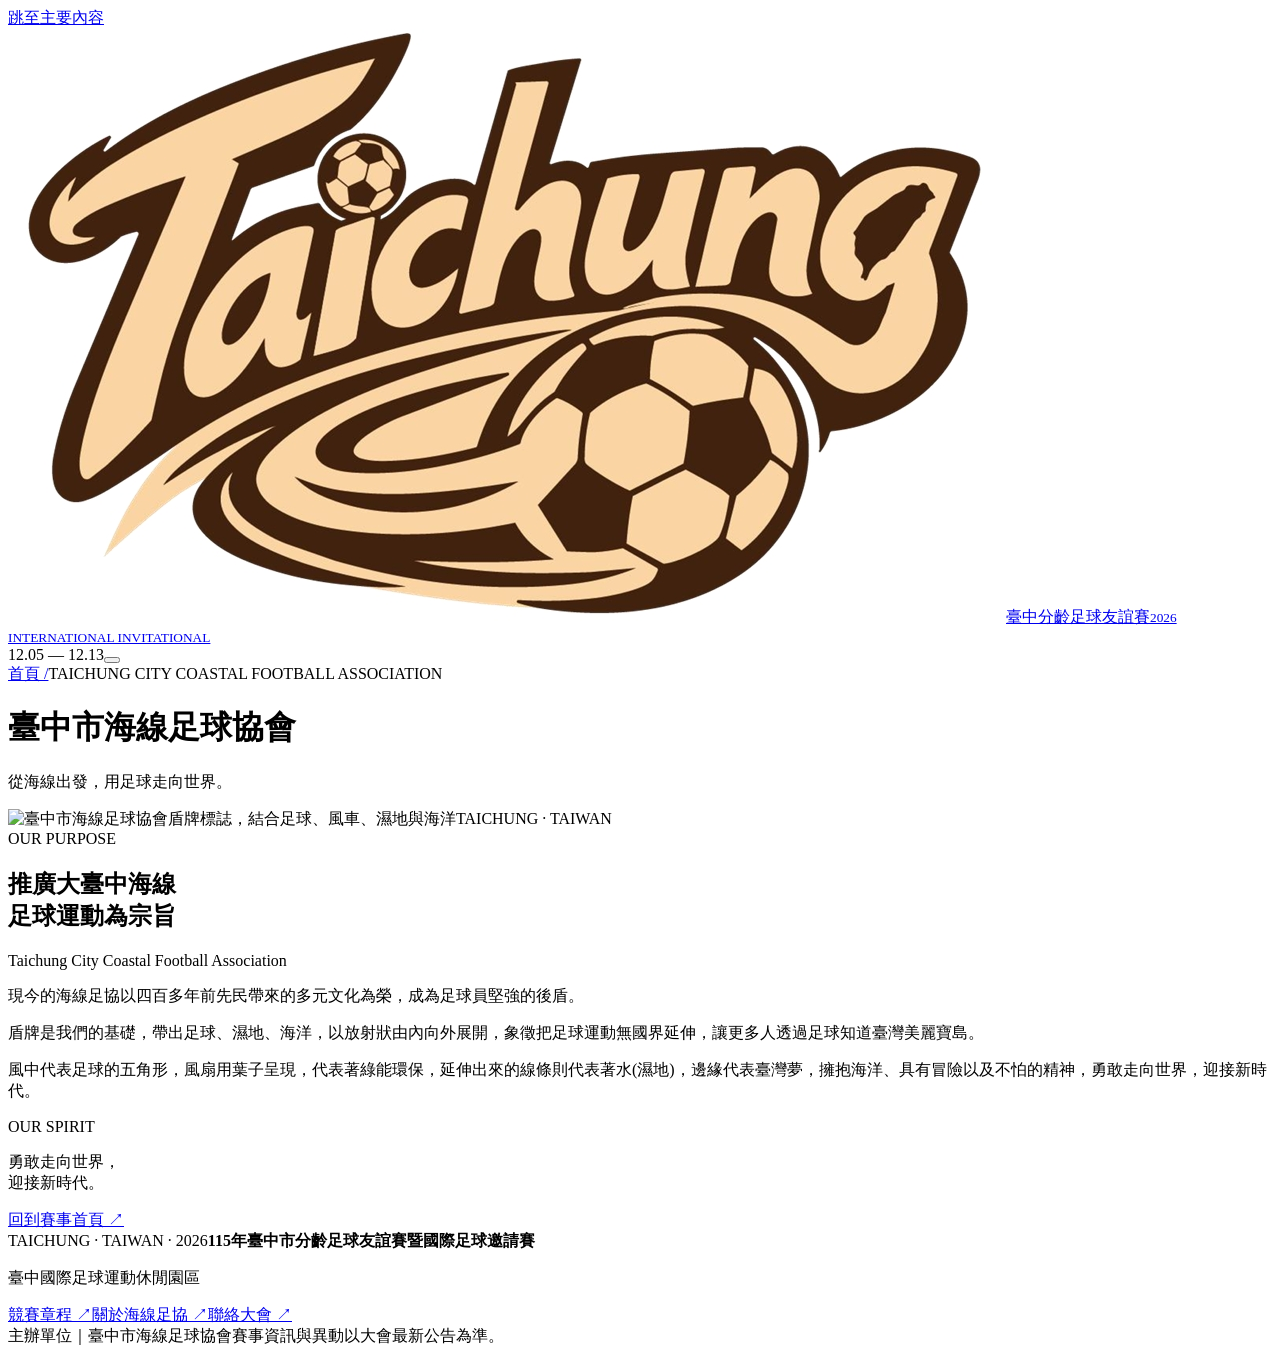
==== about.html @ ea43a055 "Add files via upload" ====
<!DOCTYPE html>
<html lang="zh-Hant"><head><meta charset="UTF-8"><meta name="viewport" content="width=device-width,initial-scale=1"><meta name="theme-color" content="#122d50"><meta name="description" content="臺中市海線足球協會介紹：推廣大臺中海線足球運動為宗旨，透過足球讓更多人認識臺灣。"><meta property="og:title" content="海線足球協會｜115年臺中市分齡足球友誼賽暨國際足球邀請賽"><meta property="og:description" content="2026年12月5–6日、12月12–13日，在臺中國際足球運動休閒園區相聚。"><meta property="og:image" content="主視覺.png"><title>海線足球協會｜115年臺中市分齡足球友誼賽暨國際足球邀請賽</title><link rel="icon" href="logo.jpg" type="image/jpeg"><link rel="stylesheet" href="style.css"><script src="app.js" defer></script></head><body><a class="skip-link" href="#main">跳至主要內容</a>
<header class="site-header"><div class="header-inner">
<a class="brand" href="index.html" aria-label="賽事首頁"><img src="logo.jpg" alt="Taichung 足球賽事 Logo" width="998" height="593"><span>臺中分齡足球友誼賽<small>2026 INTERNATIONAL INVITATIONAL</small></span></a>
<div class="header-right"><span class="header-date">12.05 — 12.13</span><button class="menu-toggle" type="button" aria-expanded="false" aria-controls="site-menu" aria-label="開啟導覽選單"><span></span><span></span><span></span></button></div>
</div><nav id="site-menu" class="site-menu" aria-label="主要導覽" hidden><div class="menu-inner">
<a href="index.html">首頁</a><a href="announcements.html">大會公告</a><a href="event-info.html">賽事資訊</a>
<details class="nav-schedule"><summary>賽程查詢</summary><div><a href="schedule.html?group=u6">U6</a><a href="schedule.html?group=u8">U8</a><a href="schedule.html?group=u10">U10</a><a href="schedule.html?group=u12">U12</a><a href="schedule.html?group=u15">U15</a><a href="schedule.html?group=adult">成人組</a></div></details>
<a href="regulations.html">競賽章程</a><a href="venue-map.html">活動會場</a><a href="partners.html">相關單位</a><a href="about.html">海線足球協會</a></div></nav></header><main id="main"><header class="page-heading"><div class="container"><a class="back-link" href="index.html">首頁 /</a><span class="eyebrow">TAICHUNG CITY COASTAL FOOTBALL ASSOCIATION</span><h1>臺中市海線足球協會</h1><p>從海線出發，用足球走向世界。</p></div></header><div class="container page-content"><section class="about-intro"><div class="about-emblem"><img src="assets/taichung-coastal-fa.png" alt="臺中市海線足球協會盾牌標誌，結合足球、風車、濕地與海洋" width="1080" height="680"><span>TAICHUNG · TAIWAN</span></div><div class="about-story"><span class="eyebrow">OUR PURPOSE</span><h2>推廣大臺中海線<br>足球運動為宗旨</h2><p class="english-name">Taichung City Coastal Football Association</p><p>現今的海線足協以四百多年前先民帶來的多元文化為榮，成為足球員堅強的後盾。</p><p>盾牌是我們的基礎，帶出足球、濕地、海洋，以放射狀由內向外展開，象徵把足球運動無國界延伸，讓更多人透過足球知道臺灣美麗寶島。</p><p>風中代表足球的五角形，風扇用葉子呈現，代表著綠能環保，延伸出來的線條則代表著水(濕地)，邊緣代表臺灣夢，擁抱海洋、具有冒險以及不怕的精神，勇敢走向世界，迎接新時代。</p></div></section><div class="about-quote"><span class="eyebrow">OUR SPIRIT</span><p>勇敢走向世界，<br>迎接新時代。</p><a class="button button-outline" href="index.html">回到賽事首頁 ↗</a></div></div></main><footer class="site-footer"><div class="container footer-inner"><div><span class="eyebrow">TAICHUNG · TAIWAN · 2026</span><strong>115年臺中市分齡足球友誼賽暨國際足球邀請賽</strong><p>臺中國際足球運動休閒園區</p></div><div class="footer-links"><a href="regulations.html">競賽章程 ↗</a><a href="about.html">關於海線足協 ↗</a><a href="mailto:taichungportcup@gmail.com">聯絡大會 ↗</a></div><div class="footer-bottom"><span>主辦單位｜臺中市海線足球協會</span><span>賽事資訊與異動以大會最新公告為準。</span></div></div></footer><noscript><div class="no-script">目前停用 JavaScript，倒數與篩選無法更新。<a href="event-info.html">賽事資訊</a> · <a href="schedule.html">賽程</a> · <a href="regulations.html">競賽章程</a> · <a href="venue-map.html">活動會場</a> · <a href="partners.html">相關單位</a> · <a href="about.html">協會介紹</a></div></noscript></body></html>
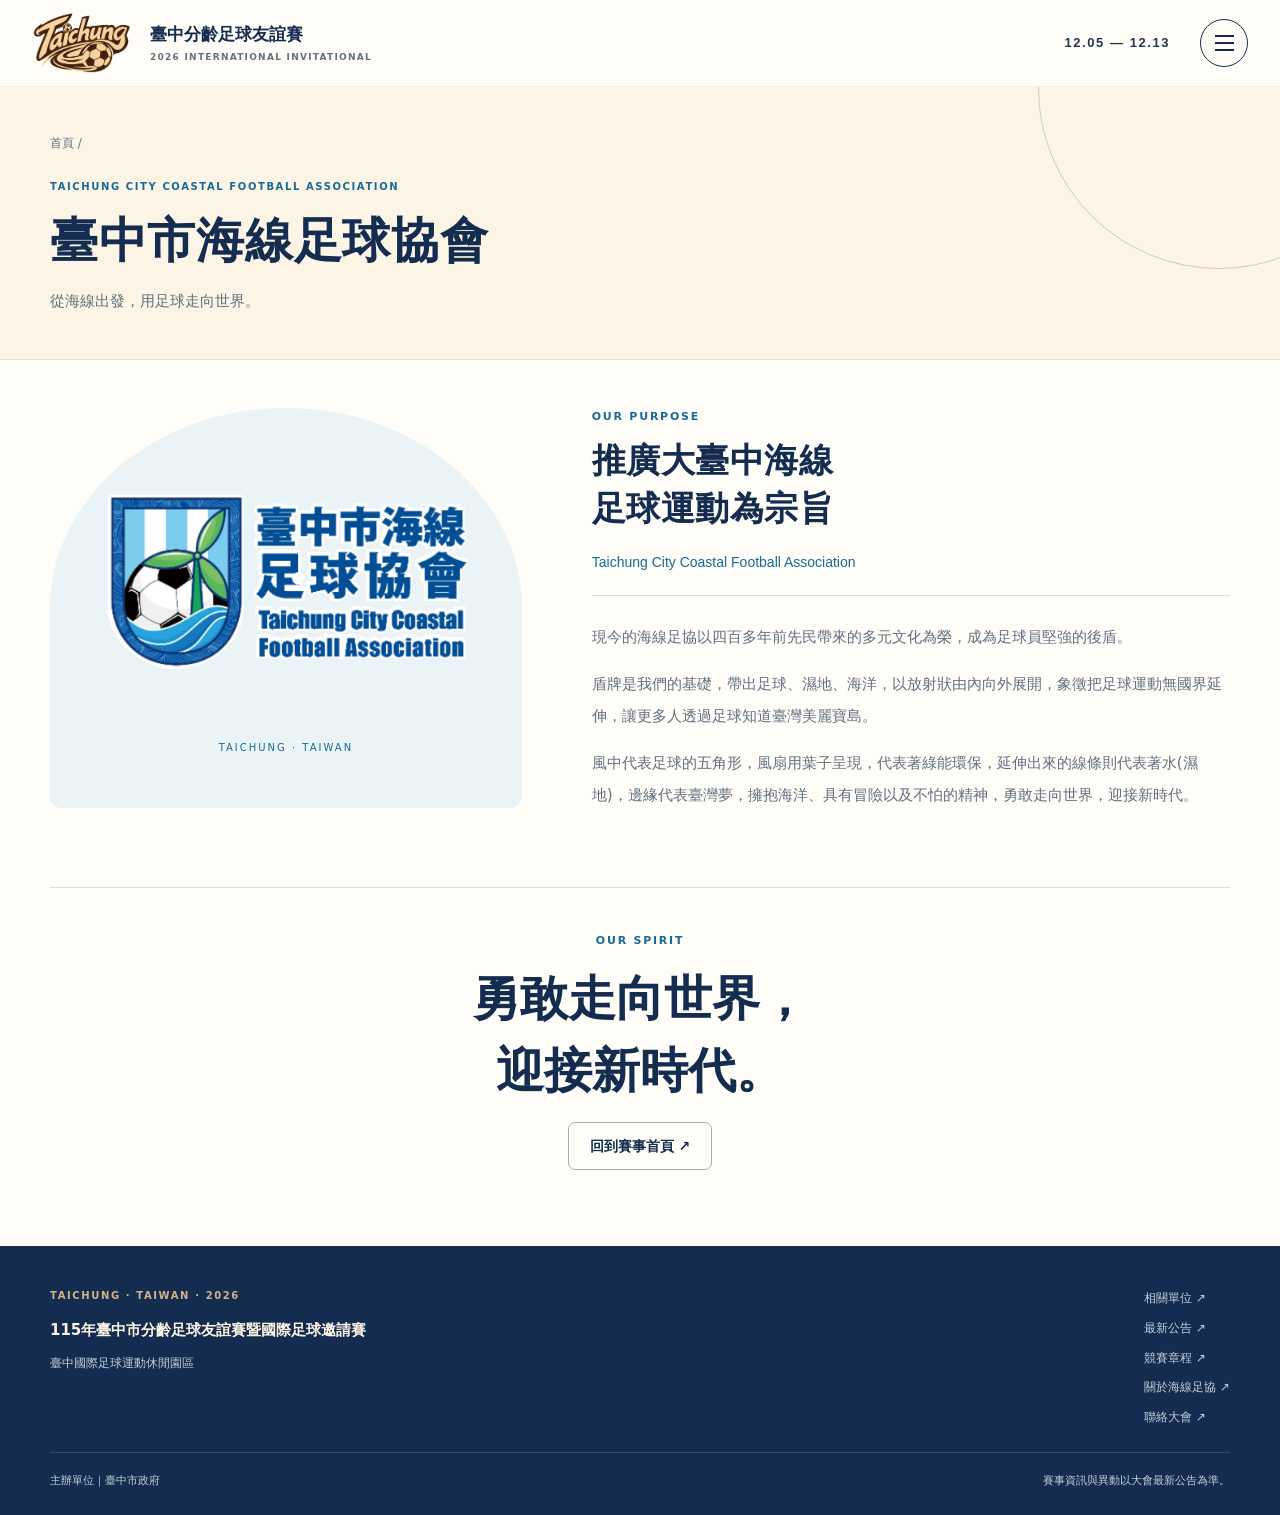
==== commit 94faead0: "Add files via upload" ====
--- a/about.html
+++ b/about.html
@@ -1,10 +1,10 @@
-<!DOCTYPE html>
-<html lang="zh-Hant"><head><meta charset="UTF-8"><meta name="viewport" content="width=device-width,initial-scale=1"><meta name="theme-color" content="#122d50"><meta name="description" content="臺中市海線足球協會介紹：推廣大臺中海線足球運動為宗旨，透過足球讓更多人認識臺灣。"><meta property="og:title" content="海線足球協會｜115年臺中市分齡足球友誼賽暨國際足球邀請賽"><meta property="og:description" content="2026年12月5–6日、12月12–13日，在臺中國際足球運動休閒園區相聚。"><meta property="og:image" content="主視覺.png"><title>海線足球協會｜115年臺中市分齡足球友誼賽暨國際足球邀請賽</title><link rel="icon" href="logo.jpg" type="image/jpeg"><link rel="stylesheet" href="style.css"><script src="app.js" defer></script></head><body><a class="skip-link" href="#main">跳至主要內容</a>
-<header class="site-header"><div class="header-inner">
-<a class="brand" href="index.html" aria-label="賽事首頁"><img src="logo.jpg" alt="Taichung 足球賽事 Logo" width="998" height="593"><span>臺中分齡足球友誼賽<small>2026 INTERNATIONAL INVITATIONAL</small></span></a>
-<div class="header-right"><span class="header-date">12.05 — 12.13</span><button class="menu-toggle" type="button" aria-expanded="false" aria-controls="site-menu" aria-label="開啟導覽選單"><span></span><span></span><span></span></button></div>
-</div><nav id="site-menu" class="site-menu" aria-label="主要導覽" hidden><div class="menu-inner">
-<a href="index.html">首頁</a><a href="announcements.html">大會公告</a><a href="event-info.html">賽事資訊</a>
-<details class="nav-schedule"><summary>賽程查詢</summary><div><a href="schedule.html?group=u6">U6</a><a href="schedule.html?group=u8">U8</a><a href="schedule.html?group=u10">U10</a><a href="schedule.html?group=u12">U12</a><a href="schedule.html?group=u15">U15</a><a href="schedule.html?group=adult">成人組</a></div></details>
-<a href="regulations.html">競賽章程</a><a href="venue-map.html">活動會場</a><a href="partners.html">相關單位</a><a href="about.html">海線足球協會</a></div></nav></header><main id="main"><header class="page-heading"><div class="container"><a class="back-link" href="index.html">首頁 /</a><span class="eyebrow">TAICHUNG CITY COASTAL FOOTBALL ASSOCIATION</span><h1>臺中市海線足球協會</h1><p>從海線出發，用足球走向世界。</p></div></header><div class="container page-content"><section class="about-intro"><div class="about-emblem"><img src="assets/taichung-coastal-fa.png" alt="臺中市海線足球協會盾牌標誌，結合足球、風車、濕地與海洋" width="1080" height="680"><span>TAICHUNG · TAIWAN</span></div><div class="about-story"><span class="eyebrow">OUR PURPOSE</span><h2>推廣大臺中海線<br>足球運動為宗旨</h2><p class="english-name">Taichung City Coastal Football Association</p><p>現今的海線足協以四百多年前先民帶來的多元文化為榮，成為足球員堅強的後盾。</p><p>盾牌是我們的基礎，帶出足球、濕地、海洋，以放射狀由內向外展開，象徵把足球運動無國界延伸，讓更多人透過足球知道臺灣美麗寶島。</p><p>風中代表足球的五角形，風扇用葉子呈現，代表著綠能環保，延伸出來的線條則代表著水(濕地)，邊緣代表臺灣夢，擁抱海洋、具有冒險以及不怕的精神，勇敢走向世界，迎接新時代。</p></div></section><div class="about-quote"><span class="eyebrow">OUR SPIRIT</span><p>勇敢走向世界，<br>迎接新時代。</p><a class="button button-outline" href="index.html">回到賽事首頁 ↗</a></div></div></main><footer class="site-footer"><div class="container footer-inner"><div><span class="eyebrow">TAICHUNG · TAIWAN · 2026</span><strong>115年臺中市分齡足球友誼賽暨國際足球邀請賽</strong><p>臺中國際足球運動休閒園區</p></div><div class="footer-links"><a href="regulations.html">競賽章程 ↗</a><a href="about.html">關於海線足協 ↗</a><a href="mailto:taichungportcup@gmail.com">聯絡大會 ↗</a></div><div class="footer-bottom"><span>主辦單位｜臺中市海線足球協會</span><span>賽事資訊與異動以大會最新公告為準。</span></div></div></footer><noscript><div class="no-script">目前停用 JavaScript，倒數與篩選無法更新。<a href="event-info.html">賽事資訊</a> · <a href="schedule.html">賽程</a> · <a href="regulations.html">競賽章程</a> · <a href="venue-map.html">活動會場</a> · <a href="partners.html">相關單位</a> · <a href="about.html">協會介紹</a></div></noscript></body></html>
-
+<!DOCTYPE html>
+<html lang="zh-Hant"><head><meta charset="UTF-8"><meta name="viewport" content="width=device-width,initial-scale=1"><meta name="theme-color" content="#123966"><meta name="description" content="臺中市海線足球協會介紹：推廣大臺中海線足球運動為宗旨，透過足球讓更多人認識臺灣。"><meta property="og:title" content="海線足球協會｜115年臺中市分齡足球友誼賽暨國際足球邀請賽"><meta property="og:description" content="2026年12月5–6日、12月12–13日，在臺中國際足球運動休閒園區相聚。"><meta property="og:image" content="主視覺.jpg"><title>海線足球協會｜115年臺中市分齡足球友誼賽暨國際足球邀請賽</title><link rel="icon" href="logo.jpg" type="image/jpeg"><link rel="stylesheet" href="css/site.css"><link rel="stylesheet" href="css/theme-2026.css"><script src="js/site.js" defer></script></head><body><a class="skip-link" href="#main">跳至主要內容</a>
+<header class="site-header"><div class="header-inner">
+<a class="brand" href="index.html" aria-label="賽事首頁"><img src="logo.jpg" alt="Taichung 足球賽事 Logo" width="998" height="593"><span>臺中分齡足球友誼賽<small>2026 INTERNATIONAL INVITATIONAL</small></span></a>
+<div class="header-right"><span class="header-date">12.05 — 12.13</span><button class="menu-toggle" type="button" aria-expanded="false" aria-controls="site-menu" aria-label="開啟導覽選單"><span></span><span></span><span></span></button></div>
+</div><nav id="site-menu" class="site-menu" aria-label="主要導覽" hidden><div class="menu-inner">
+<a href="index.html">首頁</a><a href="announcements.html">大會公告</a><a href="event-info.html">賽事資訊</a>
+<details class="nav-schedule"><summary>賽程查詢</summary><div><a href="schedule.html?group=u6">U6</a><a href="schedule.html?group=u8">U8</a><a href="schedule.html?group=u10">U10</a><a href="schedule.html?group=u12">U12</a><a href="schedule.html?group=u15">U15</a><a href="schedule.html?group=adult">成人組</a></div></details>
+<a href="regulations.html">競賽章程</a><a href="venue-map.html">活動會場</a><a href="partners.html">相關單位</a><a href="about.html">海線足球協會</a></div></nav></header><main id="main"><header class="page-heading"><div class="container"><a class="back-link" href="index.html">首頁 /</a><span class="eyebrow">TAICHUNG CITY COASTAL FOOTBALL ASSOCIATION</span><h1>臺中市海線足球協會</h1><p>從海線出發，用足球走向世界。</p></div></header><div class="container page-content"><section class="about-intro"><div class="about-emblem"><img src="assets/taichung-coastal-fa.png" alt="臺中市海線足球協會盾牌標誌，結合足球、風車、濕地與海洋" width="1080" height="680"><span>TAICHUNG · TAIWAN</span></div><div class="about-story"><span class="eyebrow">OUR PURPOSE</span><h2>推廣大臺中海線<br>足球運動為宗旨</h2><p class="english-name">Taichung City Coastal Football Association</p><p>現今的海線足協以四百多年前先民帶來的多元文化為榮，成為足球員堅強的後盾。</p><p>盾牌是我們的基礎，帶出足球、濕地、海洋，以放射狀由內向外展開，象徵把足球運動無國界延伸，讓更多人透過足球知道臺灣美麗寶島。</p><p>風中代表足球的五角形，風扇用葉子呈現，代表著綠能環保，延伸出來的線條則代表著水(濕地)，邊緣代表臺灣夢，擁抱海洋、具有冒險以及不怕的精神，勇敢走向世界，迎接新時代。</p></div></section><div class="about-quote"><span class="eyebrow">OUR SPIRIT</span><p>勇敢走向世界，<br>迎接新時代。</p><a class="button button-outline" href="index.html">回到賽事首頁 ↗</a></div></div></main><footer class="site-footer"><div class="container footer-inner"><div><span class="eyebrow">TAICHUNG · TAIWAN · 2026</span><strong>115年臺中市分齡足球友誼賽暨國際足球邀請賽</strong><p>臺中國際足球運動休閒園區</p></div><div class="footer-links"><a href="partners.html">相關單位 ↗</a><a href="announcements.html">最新公告 ↗</a><a href="regulations.html">競賽章程 ↗</a><a href="about.html">關於海線足協 ↗</a><a href="mailto:taichungportcup@gmail.com">聯絡大會 ↗</a></div><div class="footer-bottom"><span>主辦單位｜臺中市政府</span><span>賽事資訊與異動以大會最新公告為準。</span></div></div></footer><noscript><div class="no-script">目前停用 JavaScript，倒數與篩選無法更新。<a href="event-info.html">賽事資訊</a> · <a href="schedule.html">賽程</a> · <a href="regulations.html">競賽章程</a> · <a href="venue-map.html">活動會場</a> · <a href="partners.html">相關單位</a> · <a href="about.html">協會介紹</a></div></noscript></body></html>
+
--- a/css/site.css
+++ b/css/site.css
@@ -0,0 +1,13 @@
+:root{--cream:#fcf5e5;--paper:#fffdf7;--navy:#142c4f;--blue:#176b96;--gold:#b78a48;--ink:#24364c;--muted:#627080;--line:#deded5;--radius:16px;--shadow:0 18px 50px #142c4f0c}
+*{box-sizing:border-box}html{scroll-behavior:smooth;scroll-padding-top:104px}body{margin:0;color:var(--ink);background:var(--paper);font-family:"Noto Sans TC","Microsoft JhengHei",system-ui,sans-serif;line-height:1.8;-webkit-text-size-adjust:100%}button,select{font:inherit}button,a,select,summary{-webkit-tap-highlight-color:transparent}a{color:inherit;text-decoration:none}img{max-width:100%;display:block}button,summary,select{cursor:pointer}button{border:0}h1,h2,h3,p{margin-top:0}h1,h2,h3{line-height:1.4;color:var(--navy)}h1{font-size:clamp(30px,4vw,48px);letter-spacing:.015em}h2{font-size:clamp(25px,3vw,34px);letter-spacing:.015em;margin-bottom:18px}h3{font-size:19px}p{margin-bottom:16px}a,button,summary,select{outline-offset:5px}a:focus-visible,button:focus-visible,summary:focus-visible,select:focus-visible,[tabindex]:focus-visible{outline:3px solid var(--blue)}::selection{background:#b6def1;color:var(--navy)}[hidden]{display:none!important}.container{width:min(1180px,calc(100% - 72px));margin-inline:auto}.narrow{max-width:940px}.eyebrow{display:block;font-size:11px;font-weight:800;letter-spacing:.16em;line-height:1.6;color:var(--blue);margin-bottom:12px}.sr-only{position:absolute;width:1px;height:1px;padding:0;margin:-1px;overflow:hidden;clip:rect(0,0,0,0);white-space:nowrap;border:0}.skip-link{position:fixed;top:-70px;left:15px;background:var(--navy);color:white;z-index:200;padding:10px 20px}.skip-link:focus{top:10px}
+.site-header{position:sticky;top:0;background:#fffdf7f5;backdrop-filter:blur(18px);border-bottom:1px solid #deded580;z-index:50}.header-inner{height:86px;width:min(1320px,calc(100% - 64px));margin:auto;display:flex;align-items:center;justify-content:space-between;gap:20px}.brand{display:flex;align-items:center;gap:18px;min-width:0}.brand img{width:100px;height:60px;object-fit:contain;mix-blend-mode:multiply}.brand>span{font-size:17px;font-weight:800;color:var(--navy);line-height:1.5}.brand small{font-size:9px;letter-spacing:.14em;display:block;font-weight:600;color:var(--muted);margin-top:3px}.header-right{display:flex;align-items:center;gap:30px}.header-date{font-family:Arial,sans-serif;font-weight:700;font-size:13px;letter-spacing:.12em;white-space:nowrap}.menu-toggle{width:48px;height:48px;border:1px solid var(--navy);border-radius:50%;display:flex;flex-direction:column;align-items:center;justify-content:center;gap:5px;background:transparent;flex-shrink:0;transition:background .2s}.menu-toggle span{width:19px;height:2px;background:var(--navy);transition:transform .2s,opacity .2s}.menu-toggle[aria-expanded=true]{background:var(--navy)}.menu-toggle[aria-expanded=true] span{background:var(--cream)}.menu-toggle[aria-expanded=true] span:nth-child(1){transform:translateY(7px) rotate(45deg)}.menu-toggle[aria-expanded=true] span:nth-child(2){opacity:0}.menu-toggle[aria-expanded=true] span:nth-child(3){transform:translateY(-7px) rotate(-45deg)}.site-menu{position:absolute;left:0;right:0;top:100%;background:var(--paper);box-shadow:0 22px 32px #142c4f18;border-bottom:3px solid var(--gold);max-height:calc(100dvh - 86px);overflow:auto}.menu-inner{width:min(1180px,calc(100% - 72px));margin:auto;padding:24px 0 32px;display:grid;grid-template-columns:repeat(4,1fr);gap:12px 30px}.menu-inner>a,.nav-schedule>summary{display:block;padding:10px 0;border-bottom:1px solid var(--line);font-weight:700}.menu-inner a:hover,.nav-schedule>summary:hover{color:var(--blue)}.menu-inner a[aria-current=page]{color:var(--blue)}.nav-schedule>summary{display:list-item;list-style-position:inside}.nav-schedule>div{display:grid;grid-template-columns:repeat(2,1fr);gap:2px;padding:12px 0}.nav-schedule a{padding:6px 8px;background:var(--cream);font-size:14px}
+.home-hero{padding-top:28px}.hero-kicker{display:flex;justify-content:space-between;align-items:center;padding-bottom:14px;gap:16px}.hero-kicker .eyebrow{margin:0;color:var(--navy)}.hero-kicker>span:last-child{font-size:12px;color:var(--muted);letter-spacing:.05em}.poster-frame{border:1px solid #e8ddc9;border-radius:16px;overflow:hidden;background:var(--cream)}.main-poster{width:100%;height:auto}.event-meta{display:flex;justify-content:space-between;gap:12px;padding:17px 3px;font-size:13px;font-weight:600}.event-meta>span{letter-spacing:.04em;white-space:nowrap}.meta-dot{display:inline-block;background:var(--blue);width:7px;height:7px;border-radius:50%;margin-right:10px}.event-meta a>span{padding-left:8px;color:var(--blue)}.countdown-panel{position:relative;overflow:hidden;display:flex;align-items:center;justify-content:space-between;gap:32px;padding:30px 46px;border-radius:16px;background:var(--navy);color:var(--cream);box-shadow:var(--shadow)}.countdown-panel:after{content:"";position:absolute;right:-150px;top:-200px;width:500px;height:500px;border:1px solid #fff1;border-radius:50%;pointer-events:none}.countdown-intro{position:relative;z-index:1}.countdown-intro .eyebrow{color:#e4be80;font-size:10px;margin-bottom:8px}.countdown-intro h2{color:var(--cream);font-size:24px;margin-bottom:6px}.countdown-intro p{color:#bacbdc;font-size:11px;margin:0}.countdown-digits{display:flex;align-items:center;gap:22px;position:relative;z-index:1}.countdown-digits>div{text-align:center;min-width:65px}.countdown-digits strong{font-family:Arial,sans-serif;display:block;font-variant-numeric:tabular-nums;font-size:clamp(38px,4.5vw,62px);line-height:1.2;font-weight:700;letter-spacing:-.045em}.countdown-digits span{display:block;color:#c7d1df;font-size:10px;letter-spacing:.1em;margin-top:10px}.countdown-digits>b{font-size:22px;font-weight:400;color:#7f96b0;padding-bottom:22px}.section{padding-block:68px}.section-heading{display:flex;justify-content:space-between;align-items:end;gap:20px;margin-bottom:26px}.section-heading h2{margin-bottom:0}.section-heading .eyebrow{margin-bottom:8px}.text-link{font-size:14px;font-weight:700;color:var(--navy);display:inline-block;border-bottom:1px solid var(--gold);padding-bottom:3px;white-space:nowrap}.text-link:hover{color:var(--blue)}.news-list{border-top:2px solid var(--navy)}.news-row{display:grid;grid-template-columns:104px 1fr 32px;gap:26px;align-items:center;padding:25px 8px;border-bottom:1px solid var(--line);transition:background .2s,padding .2s}.news-row:hover{background:var(--cream);padding-inline:18px}.news-tag{display:inline-block;text-align:center;padding:4px 10px;border:1px solid #bdd7e4;background:#edf6f9;color:#17557e;font-size:12px;font-weight:700;white-space:nowrap;border-radius:4px}.news-tag.gold{background:#fbf1de;border-color:#e7d5b2;color:#86632d}.news-row h3{font-size:18px;margin:0 0 4px}.news-row p{font-size:13px;margin:0;color:var(--muted)}.row-arrow{font-size:24px;color:var(--blue);text-align:right}.button{min-height:46px;display:inline-flex;align-items:center;justify-content:center;gap:22px;border-radius:7px;padding:12px 21px;font-size:14px;font-weight:700;line-height:1.6;transition:background .2s,transform .2s;text-align:center}.button:hover{transform:translateY(-2px)}.button-primary{background:var(--navy);color:var(--cream);border:1px solid var(--navy)}.button-primary:hover{background:#23527c}.button-outline{background:transparent;border:1px solid #a1acb7;color:var(--navy)}.button-outline:hover{background:var(--cream)}.schedule-banner{background:var(--cream);border-top:3px solid var(--gold);padding:40px 46px;display:grid;grid-template-columns:1fr 1fr;gap:60px;border-radius:0 0 16px 16px}.schedule-banner h2{font-size:28px;margin-bottom:12px}.schedule-banner p{font-size:14px;color:var(--muted);margin:0}.schedule-form{align-self:center}.schedule-form label,.schedule-controls label{display:block;font-size:13px;font-weight:700;margin-bottom:10px}.select-action{display:flex;gap:10px}select{color:var(--navy);background:var(--paper);border:1px solid #aab6bd;border-radius:7px;min-height:50px;padding:10px 44px 10px 16px;min-width:150px;font-weight:700;max-width:100%}.select-action select{flex:1;min-width:0}.pending-label{display:inline-flex;align-items:center;gap:8px;font-size:12px;color:#76613d;margin-top:18px}.pending-label>span{width:6px;height:6px;border-radius:50%;background:var(--gold)}.venue-feature{display:grid;grid-template-columns:1.05fr 1fr;gap:64px;align-items:center}.venue-art{position:relative;height:350px;background:var(--cream);overflow:hidden;border-radius:16px}.venue-art img{position:absolute;max-width:none;width:300%;left:-190%;bottom:0;opacity:.85}.venue-art>span{position:absolute;top:30px;left:30px;font-family:Arial,sans-serif;font-size:24px;font-weight:800;line-height:1.2;letter-spacing:-.03em}.venue-copy h2{font-size:36px}.venue-copy p{font-size:14px;color:var(--muted)}.venue-copy .venue-name{font-size:18px;font-weight:700;color:var(--navy);margin-bottom:12px}.venue-copy .button{margin-top:12px}.association-strip{border-top:1px solid var(--line);background:#f3f7f7;padding:32px 0}.association-strip>.container{display:flex;align-items:center;gap:28px}.association-strip img{width:150px;height:100px;object-fit:contain}.association-strip .eyebrow{font-size:9px}.association-strip h2{font-size:20px;margin-bottom:4px}.association-strip p{font-size:12px;color:var(--muted);margin:0}.association-strip .text-link{margin-left:auto}.site-footer{background:var(--navy);color:#c3cedc;padding:42px 0 24px}.footer-inner{display:grid;grid-template-columns:1fr auto;gap:24px}.site-footer .eyebrow{color:#d4b382;font-size:10px}.site-footer strong{color:var(--cream);font-size:15px;font-weight:600}.site-footer p{font-size:12px;margin:8px 0 0}.footer-links{display:flex;flex-direction:column;gap:8px;font-size:12px}.footer-links a:hover{color:#fff}.footer-bottom{border-top:1px solid #fff2;grid-column:1/-1;display:flex;justify-content:space-between;gap:16px;padding-top:18px;font-size:11px}
+.page-heading{padding:46px 0 44px;background:var(--cream);border-bottom:1px solid #e8dfcd;position:relative;overflow:hidden}.page-heading:after{content:"";position:absolute;width:360px;height:360px;border:1px solid #d8c9ac;border-radius:50%;right:-120px;top:-180px;pointer-events:none}.back-link{display:block;font-size:12px;color:var(--muted);margin-bottom:24px}.page-heading h1{margin:10px 0 14px}.page-heading p{margin:0;font-size:15px;color:var(--muted)}.page-heading .eyebrow{font-size:10px}.page-content{padding-block:48px 76px}.content-section{margin-top:56px}.source-note{font-size:12px;color:var(--muted);margin-top:24px;line-height:1.8}.info-overview{display:grid;grid-template-columns:repeat(3,1fr);border-top:2px solid var(--navy);border-bottom:1px solid var(--line)}.info-overview article{padding:30px 28px;border-right:1px solid var(--line)}.info-overview article:first-child{padding-left:0}.info-overview article:last-child{border:0}.info-overview h2{font-size:27px;line-height:1.4;margin-top:18px;margin-bottom:12px}.info-overview p{font-size:13px;margin:0;color:var(--muted)}.feature-grid{display:grid;grid-template-columns:repeat(3,1fr);gap:32px}.feature-grid article{border-top:1px solid var(--line);padding-top:18px}.feature-number{font-family:Arial,sans-serif;color:var(--gold);font-size:36px;font-weight:700;display:block;margin-bottom:12px}.feature-grid h3{margin-bottom:12px}.feature-grid p{font-size:14px;color:var(--muted)}.table-scroll{overflow-x:auto;border:1px solid var(--line);border-radius:10px}table{width:100%;border-collapse:collapse;font-size:14px;text-align:left}th,td{padding:17px 20px;border-bottom:1px solid var(--line);vertical-align:middle}thead{background:var(--navy);color:var(--cream)}thead th{font-size:13px;font-weight:500;white-space:nowrap}tbody th{font-size:14px;color:var(--navy);white-space:nowrap}tbody tr:nth-child(even){background:#f8f6f0}tbody tr:last-child>*{border-bottom:0}td:nth-child(2){white-space:nowrap}.notice-box{border-left:3px solid var(--gold);padding:23px 26px;background:var(--cream);margin-top:26px;border-radius:0 8px 8px 0}.notice-box strong{display:block;font-size:16px;color:var(--navy);margin-bottom:6px}.notice-box p{font-size:14px;color:var(--muted);margin-bottom:8px}.registration-grid{display:grid;grid-template-columns:1.2fr 1fr;gap:60px}.registration-grid p{font-size:14px}.email-subject{background:var(--cream);padding:16px 20px;margin:20px 0}.email-subject>span{font-size:12px;font-weight:700;color:#8c6837}.email-subject p{margin:6px 0 0;overflow-wrap:anywhere}.contact-card{font-style:normal;background:#f1f5f7;padding:30px;border-radius:12px}.contact-card h3{font-size:18px}.contact-card dl{margin:0;font-size:14px}.contact-card dt{color:var(--muted);font-size:11px;margin:12px 0 2px}.contact-card dd{margin:0;overflow-wrap:anywhere}.contact-card a{text-decoration:underline;text-underline-offset:3px}.status-pill{font-size:12px;white-space:nowrap;background:var(--cream);color:#7e5e2e;border:1px solid #e5d2b0;border-radius:30px;padding:7px 14px}.schedule-controls{display:flex;align-items:end;justify-content:space-between;gap:30px;padding-bottom:28px;border-bottom:1px solid var(--line)}.schedule-controls select{min-width:230px}.schedule-controls p{font-size:13px;color:var(--muted);margin:0 0 8px}.waiting-panel{padding:55px 24px 65px;text-align:center;background:linear-gradient(180deg,#f8fafb00,#f1f6f8);border-bottom:1px solid #dce7ec}.waiting-ball{width:84px;height:84px;display:grid;place-items:center;border:1px solid #d4e2e8;border-radius:50%;margin:0 auto 20px;font-size:38px;background:var(--paper)}.waiting-panel h2{font-size:30px;margin-bottom:10px}.waiting-panel p{font-size:14px;color:var(--muted);margin:0}.waiting-panel .pending-label{border:1px solid #e4d5b7;padding:5px 12px;border-radius:30px;background:var(--cream)}
+.announcement{border-bottom:1px solid var(--line)}.announcement:first-child{border-top:2px solid var(--navy)}.announcement summary{list-style:none;display:flex;align-items:center;gap:22px;padding:25px 4px;font-weight:700;line-height:1.5;color:var(--navy)}summary::-webkit-details-marker{display:none}.announcement summary>b{font-size:24px;font-weight:400;margin-left:auto;transition:transform .2s}.announcement[open] summary>b{transform:rotate(45deg)}.announcement>div{padding:0 0 28px 132px;font-size:15px;color:var(--muted)}.document-card{display:grid;grid-template-columns:84px 1fr auto;gap:26px;align-items:center;padding:30px;background:var(--cream);border:1px solid #e5d6ba;border-radius:16px}.document-icon{border:1px solid var(--gold);width:76px;height:98px;display:flex;align-items:center;justify-content:center;flex-direction:column;font-family:Arial,sans-serif;font-size:24px;font-weight:700;color:#98733b;border-radius:3px 16px 3px 3px}.document-icon span{font-size:8px;letter-spacing:.08em;margin-top:5px}.document-card h2{font-size:22px;margin:8px 0}.document-card p{font-size:13px;color:var(--muted);margin:0}.document-actions{display:flex;flex-direction:column;gap:10px}.rules-list{border-top:2px solid var(--navy)}.rules-list details{border-bottom:1px solid var(--line)}.rules-list summary,.pdf-preview summary{padding:20px 6px;font-weight:700;list-style:none;color:var(--navy)}.rules-list summary:after,.pdf-preview summary:after{content:"+";float:right;font-size:20px;margin-left:20px}.rules-list details[open] summary:after,.pdf-preview[open] summary:after{content:"−"}.rules-list details>div{padding:0 6px 16px;max-width:940px}.rules-list p{font-size:14px;color:var(--muted)}.pdf-preview{margin-top:40px;background:#f3f6f7;padding:0 20px;border-radius:8px}.pdf-preview object{display:block;width:100%;height:75vh;min-height:420px;border:0;margin-bottom:20px}.venue-detail{display:grid;grid-template-columns:1fr 1fr;gap:50px;align-items:center}.venue-detail-art{background:var(--cream);border:1px solid #e6dac4;border-radius:12px;overflow:hidden;align-self:stretch;display:flex;flex-direction:column;justify-content:center}.venue-detail-art img{width:100%;height:auto}.venue-detail-art>span{font-size:10px;letter-spacing:.24em;padding:20px 25px;text-align:center;color:var(--gold)}.venue-detail>div>p{font-size:15px;color:var(--muted)}.venue-facts{border-top:1px solid var(--line);margin:22px 0}.venue-facts>div{padding:13px 0;border-bottom:1px solid var(--line)}.venue-facts span{display:block;font-size:11px;color:var(--muted)}.venue-facts strong{font-size:14px}.venue-fields{grid-template-columns:repeat(2,1fr)}.partner-list{border-top:2px solid var(--navy)}.partner-row{display:grid;grid-template-columns:170px 1fr 1fr;gap:34px;align-items:center;padding:34px 0;border-bottom:1px solid var(--line)}.partner-row h2{font-size:22px;margin:0}.partner-row h3{font-size:20px;margin:0 0 12px}.partner-row .eyebrow{font-size:10px}.partner-logo{display:flex;align-items:center;justify-content:center;min-height:160px;background:#f1f5f7;border-radius:10px;padding:12px}.partner-logo img{width:100%;max-height:180px;object-fit:contain}.about-intro{display:grid;grid-template-columns:.85fr 1.15fr;gap:70px;align-items:start}.about-emblem{background:#eaf3f6;border-radius:50% 50% 12px 12px;min-height:400px;display:flex;flex-direction:column;align-items:center;justify-content:center;padding:45px 20px;position:sticky;top:130px}.about-emblem img{width:100%;height:auto}.about-emblem>span{font-size:10px;color:var(--blue);letter-spacing:.2em;margin-top:20px}.about-story h2{font-size:34px}.about-story p{font-size:15px;line-height:2.1;color:var(--muted)}.about-story .english-name{font-family:Arial,sans-serif;font-size:14px;color:var(--blue);padding-bottom:22px;border-bottom:1px solid var(--line);line-height:1.6;margin-bottom:26px}.about-quote{margin-top:60px;border-top:1px solid var(--line);padding:44px 0 0;text-align:center}.about-quote p{font-size:clamp(30px,4vw,48px);font-weight:800;line-height:1.5;color:var(--navy)}.no-script{padding:18px;background:#fff3d7;font-size:14px}.no-script a{text-decoration:underline}
+@media(min-width:1600px){.container{max-width:1240px}.home-hero{max-width:1180px}}
+@media(max-width:1000px){.countdown-panel{padding:28px;gap:20px}.countdown-digits{gap:13px}.countdown-digits>div{min-width:55px}.schedule-banner{gap:30px;padding:32px}.venue-feature{gap:36px}.venue-art{height:330px}.registration-grid{gap:30px}.document-card{grid-template-columns:76px 1fr}.document-actions{grid-column:1/-1;flex-direction:row}.partner-row{grid-template-columns:135px 1fr 1fr;gap:24px}.about-intro{gap:36px}.about-emblem{min-height:340px}.about-story h2{font-size:28px}}
+@media(max-width:760px){.container{width:calc(100% - 36px)}.header-inner{width:calc(100% - 32px);height:72px}.brand{gap:10px}.brand img{width:74px;height:47px}.brand>span{font-size:14px}.brand small{font-size:7px;letter-spacing:.06em}.header-date{display:none}.menu-toggle{width:42px;height:42px}.header-right{gap:0}.site-menu{max-height:calc(100dvh - 72px)}.menu-inner{width:calc(100% - 40px);grid-template-columns:1fr 1fr;gap:10px 24px}.menu-inner>a,.nav-schedule>summary{font-size:14px}.home-hero{padding-top:20px}.hero-kicker .eyebrow{font-size:9px;letter-spacing:.1em}.hero-kicker>span:last-child{font-size:10px}.poster-frame{border-radius:10px}.event-meta{flex-direction:column;gap:3px;padding:12px 2px;font-size:11px}.countdown-panel{flex-direction:column;align-items:stretch;gap:22px;padding:25px 22px;border-radius:12px}.countdown-intro{text-align:center}.countdown-intro h2{font-size:22px}.countdown-intro .eyebrow{font-size:9px;margin-bottom:5px}.countdown-intro p{font-size:10px}.countdown-digits{justify-content:space-between;gap:6px;max-width:430px;width:100%;margin:auto}.countdown-digits>div{min-width:40px;flex:1}.countdown-digits strong{font-size:44px}.countdown-digits span{font-size:9px;margin-top:6px}.countdown-digits>b{font-size:18px;padding-bottom:18px}.section{padding-block:44px}.section-heading{gap:14px;margin-bottom:20px}.section-heading .eyebrow{font-size:9px}.section-heading h2{font-size:25px}.text-link{font-size:12px}.news-row{grid-template-columns:1fr 24px;gap:8px;padding:20px 4px}.news-row>.news-tag{grid-column:1;justify-self:start;font-size:10px;padding:2px 8px}.news-row>div{grid-column:1}.news-row h3{font-size:16px}.news-row p{font-size:12px}.row-arrow{grid-column:2;grid-row:1/3;align-self:center}.news-row:hover{padding-inline:8px}.schedule-banner{grid-template-columns:1fr;padding:28px 24px;gap:24px}.schedule-banner h2{font-size:25px}.schedule-banner p{font-size:13px}.select-action{gap:8px}.select-action .button{padding:10px 14px;font-size:13px}.select-action select{font-size:15px}.venue-feature{grid-template-columns:1fr;gap:26px}.venue-art{height:270px}.venue-art img{width:340%;left:-220%}.venue-copy h2{font-size:29px}.association-strip{padding:28px 0}.association-strip>.container{display:grid;grid-template-columns:90px 1fr;gap:16px}.association-strip img{width:90px;height:75px}.association-strip h2{font-size:16px}.association-strip .eyebrow{font-size:8px}.association-strip p{font-size:10px}.association-strip .text-link{grid-column:2;margin:0;justify-self:start}.site-footer{padding:32px 0 22px}.footer-inner{grid-template-columns:1fr;gap:22px}.site-footer strong{font-size:13px}.footer-links{flex-direction:row;flex-wrap:wrap;gap:18px;font-size:11px}.footer-bottom{flex-direction:column;gap:5px;font-size:10px}.page-heading{padding:28px 0 32px}.back-link{margin-bottom:20px}.page-heading h1{font-size:32px}.page-heading p{font-size:13px}.page-heading .eyebrow{font-size:9px;max-width:85%;overflow-wrap:anywhere}.page-content{padding-block:30px 48px}.info-overview{grid-template-columns:1fr}.info-overview article,.info-overview article:first-child{padding:24px 0;border-right:0;border-bottom:1px solid var(--line)}.info-overview h2{font-size:25px;margin:10px 0}.info-overview br{display:none}.info-overview h2 br:after{content:" "}.info-overview article:first-child h2{display:flex;gap:22px}.content-section{margin-top:38px}.feature-grid{grid-template-columns:1fr;gap:12px}.feature-grid article{display:grid;grid-template-columns:54px 1fr;gap:2px 14px;padding-top:20px}.feature-number{grid-row:1/4;font-size:30px;margin:0}.feature-grid h3{font-size:18px;margin-bottom:6px}.feature-grid p{font-size:13px;margin-bottom:12px}.feature-grid .text-link{grid-column:2;justify-self:start;margin-bottom:16px}th,td{padding:12px 14px;font-size:13px}table{min-width:590px}#groups table{min-width:510px}.notice-box{padding:19px 20px;margin-top:22px}.notice-box p{font-size:13px}.registration-grid{grid-template-columns:1fr;gap:25px}.contact-card{padding:24px}.status-pill{font-size:10px;padding:5px 10px}.schedule-controls{align-items:stretch;flex-direction:column;gap:14px}.schedule-controls select{width:100%}.schedule-controls p{font-size:12px;margin:0}.waiting-panel{padding:42px 18px 50px}.waiting-panel h2{font-size:26px}.waiting-panel p{font-size:13px}.announcement summary{display:grid;grid-template-columns:1fr auto;gap:10px;padding:22px 0;font-size:16px}.announcement summary>.news-tag{justify-self:start;font-size:10px;grid-column:1}.announcement summary>span:nth-child(2){grid-column:1}.announcement summary>b{grid-column:2;grid-row:1/3}.announcement>div{padding:0 0 24px;font-size:14px}.document-card{padding:24px;grid-template-columns:55px 1fr;gap:18px}.document-icon{width:55px;height:76px;font-size:18px}.document-icon span{font-size:6px}.document-card h2{font-size:18px}.document-card .eyebrow{font-size:8px}.document-card p{font-size:11px}.document-actions{gap:8px;flex-wrap:wrap}.document-actions .button{flex:1;font-size:12px;padding:10px 12px}.rules-list summary{font-size:15px}.rules-list p{font-size:13px}.venue-detail{grid-template-columns:1fr;gap:28px}.venue-detail-art{min-height:0}.venue-detail-art>span{padding:12px}.venue-detail h2{font-size:28px}.partner-row{grid-template-columns:1fr;gap:18px;padding:26px 0}.partner-logo{min-height:140px;max-width:420px;width:100%;padding:8px 20px}.partner-logo img{max-height:155px}.partner-row h3{font-size:18px;margin:0 0 8px}.about-intro{grid-template-columns:1fr;gap:28px}.about-emblem{position:static;min-height:0;max-width:400px;width:100%;margin:auto;padding:30px}.about-emblem img{max-height:230px;object-fit:contain}.about-emblem>span{margin-top:8px}.about-story h2{font-size:28px}.about-story p{font-size:14px}.about-quote{margin-top:32px;padding-top:30px}}
+@media(max-width:370px){.brand>span{font-size:12px}.brand small{font-size:6px}.brand img{width:63px}.hero-kicker>span:last-child{display:none}.countdown-panel{padding:23px 14px}.countdown-digits strong{font-size:38px}.countdown-digits span{font-size:8px}.section-heading h2{font-size:23px}.schedule-banner{padding:25px 18px}.document-card{grid-template-columns:1fr}.document-icon{display:none}}
+@media(prefers-reduced-motion:reduce){html{scroll-behavior:auto}*,*:before,*:after{animation:none!important;transition:none!important}}
+@media print{.site-header,.site-footer,.skip-link,.button,.no-script{display:none!important}body{background:white;color:black}.container{width:100%}.page-heading{padding:20px 0;background:white}.page-content{padding:20px 0}.table-scroll{overflow:visible}table{min-width:0}.content-section{break-inside:avoid}.about-emblem{position:static}a{text-decoration:underline}}
+
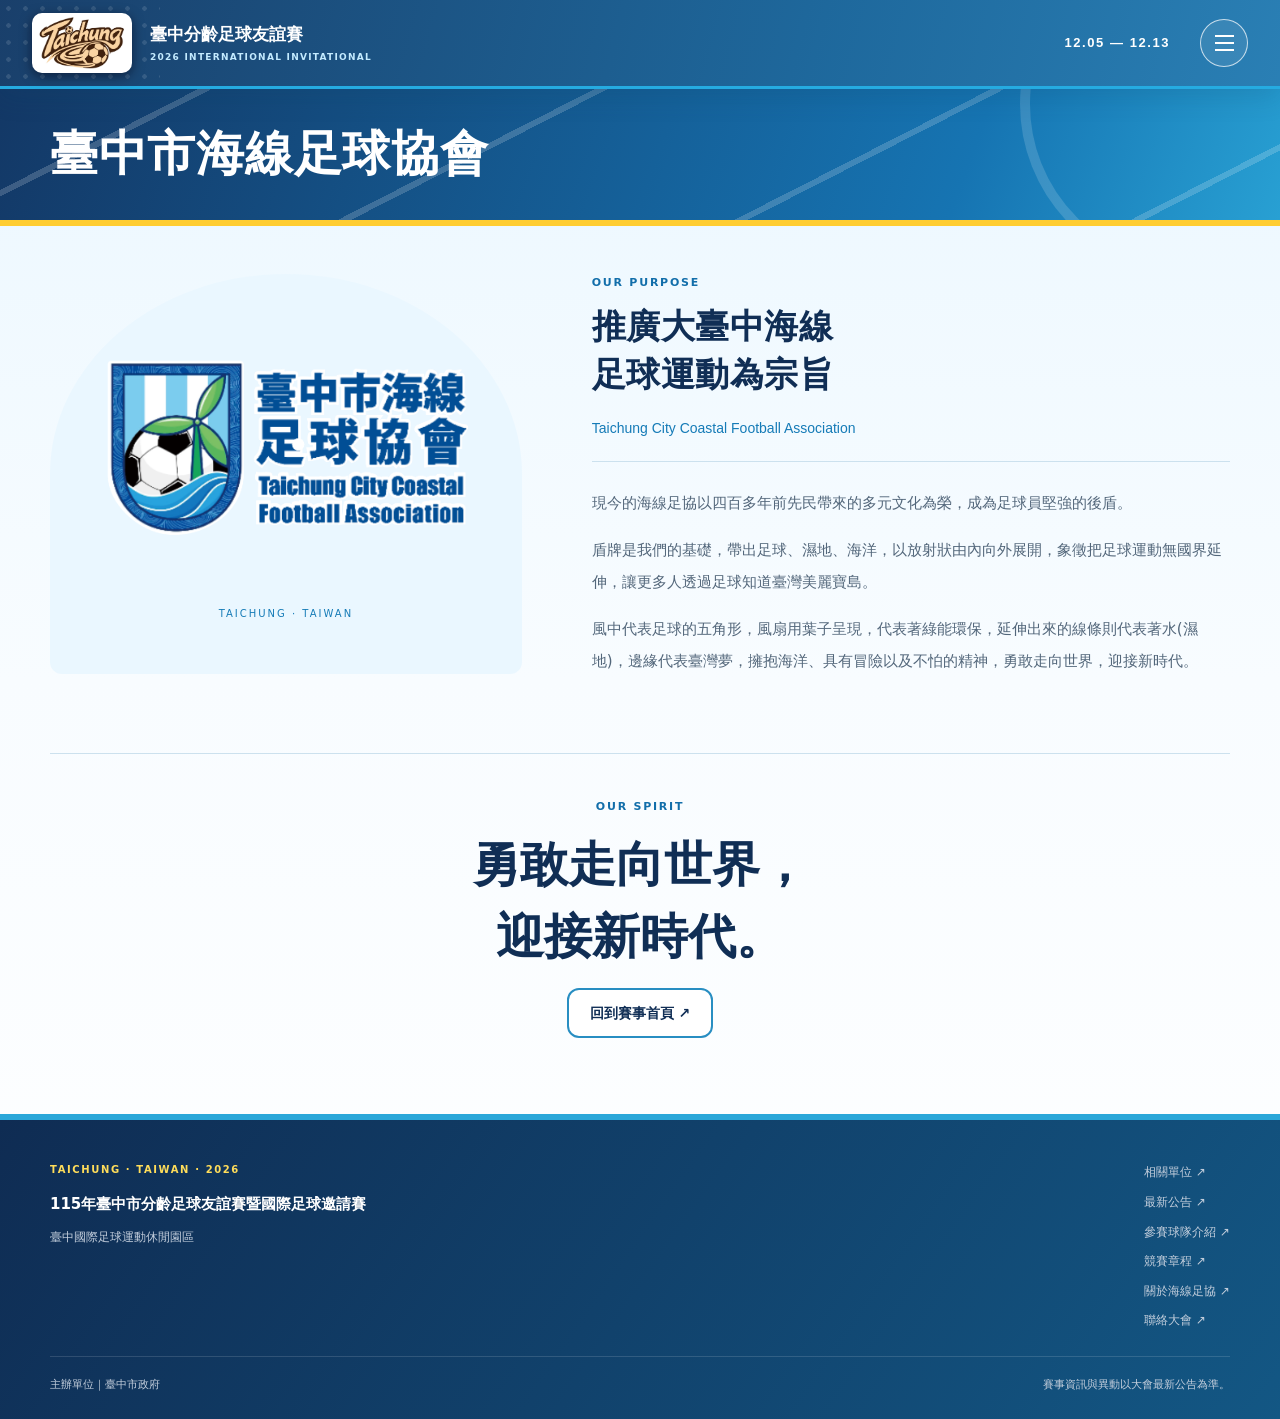
==== commit f8e21d61: "Update tournament website with team profiles, schedules, and venue map" ====
--- a/about.html
+++ b/about.html
@@ -4,7 +4,7 @@
 <a class="brand" href="index.html" aria-label="賽事首頁"><img src="logo.jpg" alt="Taichung 足球賽事 Logo" width="998" height="593"><span>臺中分齡足球友誼賽<small>2026 INTERNATIONAL INVITATIONAL</small></span></a>
 <div class="header-right"><span class="header-date">12.05 — 12.13</span><button class="menu-toggle" type="button" aria-expanded="false" aria-controls="site-menu" aria-label="開啟導覽選單"><span></span><span></span><span></span></button></div>
 </div><nav id="site-menu" class="site-menu" aria-label="主要導覽" hidden><div class="menu-inner">
-<a href="index.html">首頁</a><a href="announcements.html">大會公告</a><a href="event-info.html">賽事資訊</a>
+<a href="index.html">首頁</a><a href="announcements.html">大會公告</a><a href="teams.html">參賽球隊介紹</a><a href="event-info.html">賽事資訊</a>
 <details class="nav-schedule"><summary>賽程查詢</summary><div><a href="schedule.html?group=u6">U6</a><a href="schedule.html?group=u8">U8</a><a href="schedule.html?group=u10">U10</a><a href="schedule.html?group=u12">U12</a><a href="schedule.html?group=u15">U15</a><a href="schedule.html?group=adult">成人組</a></div></details>
-<a href="regulations.html">競賽章程</a><a href="venue-map.html">活動會場</a><a href="partners.html">相關單位</a><a href="about.html">海線足球協會</a></div></nav></header><main id="main"><header class="page-heading"><div class="container"><a class="back-link" href="index.html">首頁 /</a><span class="eyebrow">TAICHUNG CITY COASTAL FOOTBALL ASSOCIATION</span><h1>臺中市海線足球協會</h1><p>從海線出發，用足球走向世界。</p></div></header><div class="container page-content"><section class="about-intro"><div class="about-emblem"><img src="assets/taichung-coastal-fa.png" alt="臺中市海線足球協會盾牌標誌，結合足球、風車、濕地與海洋" width="1080" height="680"><span>TAICHUNG · TAIWAN</span></div><div class="about-story"><span class="eyebrow">OUR PURPOSE</span><h2>推廣大臺中海線<br>足球運動為宗旨</h2><p class="english-name">Taichung City Coastal Football Association</p><p>現今的海線足協以四百多年前先民帶來的多元文化為榮，成為足球員堅強的後盾。</p><p>盾牌是我們的基礎，帶出足球、濕地、海洋，以放射狀由內向外展開，象徵把足球運動無國界延伸，讓更多人透過足球知道臺灣美麗寶島。</p><p>風中代表足球的五角形，風扇用葉子呈現，代表著綠能環保，延伸出來的線條則代表著水(濕地)，邊緣代表臺灣夢，擁抱海洋、具有冒險以及不怕的精神，勇敢走向世界，迎接新時代。</p></div></section><div class="about-quote"><span class="eyebrow">OUR SPIRIT</span><p>勇敢走向世界，<br>迎接新時代。</p><a class="button button-outline" href="index.html">回到賽事首頁 ↗</a></div></div></main><footer class="site-footer"><div class="container footer-inner"><div><span class="eyebrow">TAICHUNG · TAIWAN · 2026</span><strong>115年臺中市分齡足球友誼賽暨國際足球邀請賽</strong><p>臺中國際足球運動休閒園區</p></div><div class="footer-links"><a href="partners.html">相關單位 ↗</a><a href="announcements.html">最新公告 ↗</a><a href="regulations.html">競賽章程 ↗</a><a href="about.html">關於海線足協 ↗</a><a href="mailto:taichungportcup@gmail.com">聯絡大會 ↗</a></div><div class="footer-bottom"><span>主辦單位｜臺中市政府</span><span>賽事資訊與異動以大會最新公告為準。</span></div></div></footer><noscript><div class="no-script">目前停用 JavaScript，倒數與篩選無法更新。<a href="event-info.html">賽事資訊</a> · <a href="schedule.html">賽程</a> · <a href="regulations.html">競賽章程</a> · <a href="venue-map.html">活動會場</a> · <a href="partners.html">相關單位</a> · <a href="about.html">協會介紹</a></div></noscript></body></html>
+<a href="regulations.html">競賽章程</a><a href="venue-map.html">活動會場</a><a href="partners.html">相關單位</a><a href="about.html">海線足球協會</a></div></nav></header><main id="main"><header class="page-heading"><div class="container"><h1>臺中市海線足球協會</h1></div></header><div class="container page-content"><section class="about-intro"><div class="about-emblem"><img src="assets/taichung-coastal-fa.png" alt="臺中市海線足球協會盾牌標誌，結合足球、風車、濕地與海洋" width="1080" height="680"><span>TAICHUNG · TAIWAN</span></div><div class="about-story"><span class="eyebrow">OUR PURPOSE</span><h2>推廣大臺中海線<br>足球運動為宗旨</h2><p class="english-name">Taichung City Coastal Football Association</p><p>現今的海線足協以四百多年前先民帶來的多元文化為榮，成為足球員堅強的後盾。</p><p>盾牌是我們的基礎，帶出足球、濕地、海洋，以放射狀由內向外展開，象徵把足球運動無國界延伸，讓更多人透過足球知道臺灣美麗寶島。</p><p>風中代表足球的五角形，風扇用葉子呈現，代表著綠能環保，延伸出來的線條則代表著水(濕地)，邊緣代表臺灣夢，擁抱海洋、具有冒險以及不怕的精神，勇敢走向世界，迎接新時代。</p></div></section><div class="about-quote"><span class="eyebrow">OUR SPIRIT</span><p>勇敢走向世界，<br>迎接新時代。</p><a class="button button-outline" href="index.html">回到賽事首頁 ↗</a></div></div></main><footer class="site-footer"><div class="container footer-inner"><div><span class="eyebrow">TAICHUNG · TAIWAN · 2026</span><strong>115年臺中市分齡足球友誼賽暨國際足球邀請賽</strong><p>臺中國際足球運動休閒園區</p></div><div class="footer-links"><a href="partners.html">相關單位 ↗</a><a href="announcements.html">最新公告 ↗</a><a href="teams.html">參賽球隊介紹 ↗</a><a href="regulations.html">競賽章程 ↗</a><a href="about.html">關於海線足協 ↗</a><a href="mailto:taichungportcup@gmail.com">聯絡大會 ↗</a></div><div class="footer-bottom"><span>主辦單位｜臺中市政府</span><span>賽事資訊與異動以大會最新公告為準。</span></div></div></footer><noscript><div class="no-script">目前停用 JavaScript，倒數與篩選無法更新。<a href="event-info.html">賽事資訊</a> · <a href="schedule.html">賽程</a> · <a href="regulations.html">競賽章程</a> · <a href="venue-map.html">活動會場</a> · <a href="partners.html">相關單位</a> · <a href="about.html">協會介紹</a></div></noscript></body></html>
 
--- a/css/theme-2026.css
+++ b/css/theme-2026.css
@@ -0,0 +1,219 @@
+/* 115 Taichung Football: palette and graphic language from 主視覺.jpg */
+:root {
+  --cream:#eaf6ff;
+  --paper:#f8fcff;
+  --navy:#102e55;
+  --blue:#157bb7;
+  --gold:#f6ae28;
+  --ink:#1b3655;
+  --muted:#53677b;
+  --line:#cce1ee;
+  --radius:18px;
+  --shadow:0 16px 42px #0b41731a;
+  --sky:#3097d0;
+  --orange:#ee4e14;
+  --grass:#459d36;
+}
+body {
+  background:linear-gradient(180deg,#eaf7ff 0,#f8fcff 680px,#fff 100%);
+}
+::selection{background:#ffe27b;color:var(--navy)}
+.eyebrow{color:#126eaa}
+.site-header{
+  background:linear-gradient(105deg,#123966f7 0%,#17649af7 65%,#237bb2f7 100%);
+  border-bottom:3px solid #25abe1;
+  box-shadow:0 8px 24px #0c40622b;
+}
+.site-header:before{
+  content:"";position:absolute;inset:0 auto 0 0;width:160px;pointer-events:none;opacity:.12;
+  background:radial-gradient(circle,#fff 2px,transparent 2.5px) 0 0 / 17px 17px;
+}
+.brand{position:relative}
+.brand img{background:#fff;border-radius:10px;padding:4px;mix-blend-mode:normal;box-shadow:0 3px 12px #0018}
+.brand>span,.header-date{color:#fff}
+.brand small{color:#c4ebff}
+.menu-toggle{border:1.5px solid #ffffffb8;background:#ffffff14}
+.menu-toggle span{background:#fff}
+.menu-toggle:hover,.menu-toggle[aria-expanded=true]{background:var(--orange);border-color:var(--orange)}
+.menu-toggle[aria-expanded=true] span{background:#fff}
+.site-menu{background:#102f56;border-bottom:4px solid var(--orange);box-shadow:0 20px 38px #08284447}
+.menu-inner>a,.nav-schedule>summary{color:white;border-color:#ffffff33}
+.menu-inner a:hover,.nav-schedule>summary:hover,.menu-inner a[aria-current=page]{color:#ffde61}
+.nav-schedule a{color:#14365d;background:#eaf6ff;border-radius:6px}
+.nav-schedule a:hover{color:#bd3a0d;background:#fff3cb}
+.home-hero{padding-top:28px}
+.hero-kicker{border-left:5px solid var(--orange);padding-left:14px;margin-bottom:16px}
+.hero-kicker .eyebrow{color:#11588d;font-size:12px;letter-spacing:.17em}
+.hero-kicker>span:last-child{color:#366283;font-weight:700}
+.poster-frame{
+  position:relative;
+  border:5px solid white;border-radius:20px;background:#fff;overflow:hidden;
+  box-shadow:0 20px 55px #145a9138,0 0 0 1px #1477ac38;
+}
+.main-poster{width:100%;height:auto;object-fit:contain;display:block}
+.poster-partner-links{position:absolute;inset:0;pointer-events:none}
+.poster-partner-link{position:absolute;bottom:0;height:13%;min-height:30px;pointer-events:auto;border-radius:7px;transition:background .2s,box-shadow .2s}
+.poster-partner-link.city{left:8%;width:27%}
+.poster-partner-link.bureau{left:37%;width:26%}
+.poster-partner-link.coastal{left:68%;width:28%}
+.poster-partner-link:hover,.poster-partner-link:focus-visible{background:#0c78bd24;box-shadow:inset 0 0 0 3px var(--orange);outline:0}
+.event-meta{border-bottom:1px solid #bfddeb;color:#173f65;font-weight:800}
+.meta-dot{background:var(--orange);box-shadow:0 0 0 4px #ffe4d5}
+.event-meta a>span{color:var(--orange)}
+.countdown-panel{
+  background:linear-gradient(120deg,#112e58 0%,#175a97 68%,#228dca 100%);
+  border:2px solid #ffffffad;
+  box-shadow:0 18px 40px #0e57823d;
+}
+.countdown-panel:before{content:"";position:absolute;inset:0;opacity:.12;background:repeating-linear-gradient(145deg,transparent 0 53px,#fff 54px 57px,transparent 59px 110px);pointer-events:none}
+.countdown-panel:after{border:14px solid #ffffff16;width:340px;height:340px;right:-90px;top:-135px}
+.countdown-intro .eyebrow,.site-footer .eyebrow{color:#ffdd5a}
+.countdown-intro h2,.countdown-digits strong{color:#fff}
+.countdown-intro p,.countdown-digits span{color:#daefff}
+.section-heading h2{font-weight:900;letter-spacing:.01em}
+.section-heading h2:after{content:"";display:block;width:52px;height:5px;border-radius:4px;margin-top:11px;background:linear-gradient(90deg,var(--orange) 0 70%,#ffcb37 70%)}
+.text-link{border-bottom:2px solid var(--orange)}
+.text-link:hover{color:var(--orange)}
+.news-list{border-top:3px solid var(--sky);border-radius:12px;overflow:hidden;background:#fff;box-shadow:0 8px 25px #0c538412}
+.news-row{border-bottom:1px solid #d7e8f3}
+.news-row:hover{background:#eef8ff}
+.news-tag{background:#e7f5ff;border-color:#b2def5;color:#075d95;border-radius:999px}
+.news-tag.gold{background:#fff2d4;border-color:#ffd279;color:#945713}
+.row-arrow{color:var(--orange)}
+.button{border-radius:12px}
+.button-primary{background:var(--orange);border-color:var(--orange);color:#fff;box-shadow:0 7px 15px #ef4c1829}
+.button-primary:hover{background:#d83e0e;border-color:#d83e0e}
+.button-outline{color:var(--navy);border:2px solid #288ec2;background:#fff}
+.button-outline:hover{background:#e8f6ff}
+.venue-feature{gap:44px}
+.venue-art{height:auto;aspect-ratio:2/1;background:white;border:4px solid #fff;box-shadow:var(--shadow)}
+.venue-art img{position:static;display:block;width:100%;max-width:100%;height:100%;object-fit:contain;opacity:1}
+.venue-art>span{display:none}
+.venue-copy h2{font-weight:900}
+.association-strip{background:linear-gradient(110deg,#dbf3ff,#eefbff);border-top:3px solid #c5e6f7}
+.association-strip img{border-radius:12px;background:#fff;box-shadow:0 5px 15px #18547a18}
+.site-footer{background:linear-gradient(125deg,#0f2c53,#135784);border-top:6px solid #2ba7d9}
+.site-footer strong{color:#fff}
+.page-heading{
+  padding:32px 0 34px;
+  background:linear-gradient(110deg,#133866 0%,#1674b2 75%,#28a0d3 100%);
+  border-bottom:6px solid #ffcd32;color:#fff;
+}
+.page-heading:before{content:"";position:absolute;inset:0;opacity:.18;pointer-events:none;background:repeating-linear-gradient(153deg,transparent 0 90px,#fff 90px 96px,transparent 96px 180px)}
+.page-heading:after{border:10px solid #ffffff26;right:-80px;top:-155px;width:320px;height:320px}
+.page-heading>.container{position:relative;z-index:1}
+.page-heading h1{margin:0;color:#fff;line-height:1.35}
+.page-content{background:#fff0}
+.feature-number{color:var(--orange)}
+.table-scroll{border-color:#aad2e8;box-shadow:0 6px 22px #0e4d7b12}
+thead{background:#124674}
+tbody tr:nth-child(even){background:#f0f9ff}
+.notice-box{background:#fff3ce;border-left:5px solid #f4aa20}
+.schedule-banner{background:#eaf7ff;border-top-color:var(--orange)}
+.waiting-panel{background:linear-gradient(180deg,#e3f5ff,#f8fcff)}
+.waiting-ball{background:white;border:2px solid #8fd2f4}
+.document-card{background:#eaf7ff;border-color:#b2ddef}
+.contact-card,.partner-logo{background:#eef8ff}
+.announcement:first-child{border-top-color:var(--sky)}
+.pdf-preview{background:#eef8ff}
+.venue-detail-art{background:#eaf6ff;border-color:#b4d9ec}
+.venue-detail-art--map{padding:12px;background:#f5fbff}
+.venue-detail-art--map a{display:block;width:100%;background:white;border-radius:8px;overflow:hidden}
+.venue-detail-art--map a:focus-visible{outline:3px solid var(--orange);outline-offset:5px}
+.venue-detail-art--map img{display:block;width:100%;height:auto;object-fit:contain}
+.venue-detail-art--map>span{padding:12px 16px;color:#346b91;letter-spacing:.04em;font-size:12px;text-align:center}
+.about-emblem{background:#eaf7ff}
+
+/* Facebook announcement board; additional items are configured in js/announcements.js */
+.fb-announcement-section{padding-top:54px}
+.fb-announcement-section .section-heading{margin-bottom:20px}
+.bulletin-intro{color:#49637b;font-size:14px;max-width:680px;margin:0 0 24px}
+.fb-announcement-grid{display:grid;grid-template-columns:minmax(0,1fr);gap:20px}
+.fb-announcement-grid.is-multi{grid-template-columns:repeat(2,minmax(0,1fr))}
+.bulletin-card{
+  display:grid;grid-template-columns:minmax(160px,36%) 1fr;gap:0;overflow:hidden;
+  width:100%;min-height:250px;padding:0;text-align:left;cursor:pointer;
+  background:#fff;color:var(--navy);border:2px solid #c6e5f4;border-radius:18px;
+  box-shadow:0 11px 28px #0c53821a;transition:transform .2s,box-shadow .2s,border-color .2s;
+}
+.bulletin-card:hover,.bulletin-card:focus-visible{transform:translateY(-4px);box-shadow:0 18px 36px #0b4c7b2e;border-color:#ee5a26}
+.bulletin-card__art{
+  display:flex;align-items:center;justify-content:center;flex-direction:column;gap:8px;
+  position:relative;min-height:220px;overflow:hidden;
+  background:linear-gradient(139deg,#133d70 0%,#207ab2 43%,#31a9dc 100%);color:#fff;
+}
+.bulletin-card__art:before{content:"";position:absolute;top:-140px;right:-85px;width:220px;height:260px;border:23px solid #fff2;border-radius:50%;transform:rotate(-25deg)}
+.bulletin-card__art:after{content:"";position:absolute;inset:auto 0 0;height:28px;background:linear-gradient(120deg,#3f9934 0 70%,#f7cd34 70%)}
+.bulletin-card__ball{font-size:64px;line-height:1.15;filter:drop-shadow(0 5px 2px #0c2e4b45);z-index:1}
+.bulletin-card__flag{font-size:37px;line-height:1;z-index:1}
+.bulletin-card__brand{font-size:11px;font-family:Arial,sans-serif;letter-spacing:.17em;font-weight:800;z-index:1;color:#e5f8ff}
+.bulletin-card__art.has-photo{padding:9px;background:#e6f4fc}
+.bulletin-card__art.has-photo:before,.bulletin-card__art.has-photo:after{display:none}
+.bulletin-card__photo{display:block;position:absolute;inset:8px;width:calc(100% - 16px);height:calc(100% - 16px);max-width:100%;object-fit:contain;border-radius:8px}
+.bulletin-card__body{display:flex;flex-direction:column;align-items:flex-start;justify-content:center;padding:26px clamp(20px,3vw,40px)}
+.bulletin-card__body .news-tag{margin-bottom:13px}
+.bulletin-card__body strong{display:block;font-size:clamp(20px,2.3vw,27px);line-height:1.5;letter-spacing:.01em;color:#112f55;margin-bottom:11px}
+.bulletin-card__body p{font-size:14px;color:#526a7d;line-height:1.75;margin:0 0 22px}
+.bulletin-card__action{display:inline-flex;align-items:center;gap:10px;font-size:14px;font-weight:900;color:#dc4312}
+.fb-announcement-grid.is-multi .bulletin-card{grid-template-columns:1fr}
+.fb-announcement-grid.is-multi .bulletin-card__art{min-height:140px}
+.fb-announcement-grid.is-multi .bulletin-card__body{padding:22px}
+.fb-announcement-grid.is-multi .bulletin-card__body strong{font-size:20px}
+.fb-announcement-grid.is-multi .bulletin-card__art.has-photo{aspect-ratio:3/2;min-height:0}
+.merged-news-heading{margin:34px 0 16px;color:#164877;font-size:19px;line-height:1.5;font-weight:900}
+.merged-news-heading:before{content:"";display:inline-block;width:5px;height:18px;vertical-align:-3px;border-radius:4px;margin-right:10px;background:var(--orange)}
+.combined-news-list{margin-bottom:6px}
+.fb-announcement-page{margin-bottom:48px}
+.fb-announcement-page .section-heading{margin-bottom:12px}
+.announcement-secondary{border-top:1px solid #d6e8f1;padding-top:42px}
+
+.facebook-post-dialog{box-sizing:border-box;max-width:min(650px,calc(100% - 24px));max-height:calc(100dvh - 24px);width:650px;margin:auto;padding:0;overflow:hidden;border:0;border-radius:18px;background:#fff;box-shadow:0 30px 90px #051e3e8a}
+.facebook-post-dialog::backdrop{background:#041a35cf;backdrop-filter:blur(3px)}
+.facebook-dialog-header{display:flex;align-items:center;justify-content:space-between;gap:12px;padding:17px 23px;background:linear-gradient(115deg,#103763,#217eb8);color:white}
+.facebook-dialog-header h2{color:#fff;font-size:17px;line-height:1.4;margin:0}
+.facebook-dialog-close{font-size:24px;line-height:1;flex-shrink:0;width:40px;height:40px;border-radius:50%;border:1px solid #fff9;background:#ffffff1b;color:#fff}
+.facebook-dialog-close:hover{background:var(--orange)}
+.facebook-dialog-content{padding:20px 18px 6px;max-height:calc(100dvh - 178px);overflow-x:hidden;overflow-y:auto;overscroll-behavior:contain;scrollbar-gutter:stable}
+.facebook-dialog-frame{position:relative;width:100%;max-width:500px;margin:auto;overflow:hidden}
+.facebook-dialog-frame iframe{position:absolute;inset:0 auto auto 0;display:block;margin:0;background:#fff;max-width:none;border:0;transform-origin:top left}
+.facebook-dialog-footer{display:flex;align-items:center;justify-content:center;gap:14px;flex-wrap:wrap;padding:14px 20px 20px;border-top:1px solid #dfeaf2;background:#f7fcff}
+.facebook-dialog-footer p{margin:0;color:#586a7c;font-size:12px;text-align:center}
+.facebook-dialog-footer a{color:#ce3d12;font-size:13px;font-weight:800;text-decoration:underline;text-underline-offset:3px}
+body.facebook-dialog-open{overflow:hidden}
+.partner-link{display:inline-flex;align-items:center;gap:8px;color:#134d82;font-weight:800;line-height:1.6;text-decoration:none}
+.partner-link:hover,.partner-link:focus-visible{color:var(--orange)}
+.partner-link:focus-visible{outline:3px solid var(--orange);outline-offset:5px}
+.partner-logo.partner-link{width:100%;transition:box-shadow .2s,transform .2s}
+.partner-logo.partner-link:hover{transform:translateY(-3px);box-shadow:0 9px 25px #11568928}
+.partner-link-indicator{font-size:16px;color:var(--orange)}
+.partner-row .partner-link-name{display:inline-block;font-size:20px;line-height:1.5}
+.partner-wordmark{display:flex;align-items:center;justify-content:center;gap:11px;font-size:clamp(18px,2.5vw,26px);font-weight:900;color:#175484;text-align:center}
+.partner-wordmark:before{content:"◆";font-size:29px;color:#f4ad24}
+.association-strip a.association-logo-link{display:block;flex-shrink:0;border-radius:12px}
+.association-strip a.association-logo-link:hover img{box-shadow:0 6px 20px #155b8a55}
+
+@media(max-width:760px){
+  .page-heading{padding:24px 0 26px}
+  .site-header:before{width:80px}
+  .poster-frame{border-width:3px;border-radius:12px}
+  .hero-kicker .eyebrow{font-size:9px}
+  .countdown-panel{border-width:1px}
+  .venue-art{height:auto;aspect-ratio:2/1}
+  .venue-art img{width:100%;height:100%}
+  .fb-announcement-section{padding-top:40px}
+  .fb-announcement-grid.is-multi{grid-template-columns:1fr}
+  .bulletin-card{grid-template-columns:1fr;min-height:0}
+  .bulletin-card__art{min-height:145px;flex-direction:row;gap:15px}
+  .bulletin-card__art.has-photo{min-height:0;aspect-ratio:3/2;padding:8px}
+  .bulletin-card__ball{font-size:54px}
+  .bulletin-card__flag{font-size:30px}
+  .bulletin-card__brand{font-size:9px}
+  .bulletin-card__body{padding:23px}
+  .bulletin-card__body strong{font-size:20px}
+  .facebook-post-dialog{max-width:calc(100% - 16px);max-height:calc(100dvh - 16px);border-radius:12px}
+  .facebook-dialog-header{padding:12px 14px}
+  .facebook-dialog-header h2{font-size:14px}
+  .facebook-dialog-content{padding:12px 7px 6px;max-height:calc(100dvh - 148px)}
+  .facebook-dialog-footer{padding:10px 12px 14px}
+}
+@media print{.facebook-post-dialog,.bulletin-card__action{display:none!important}.bulletin-card{box-shadow:none;break-inside:avoid}}
